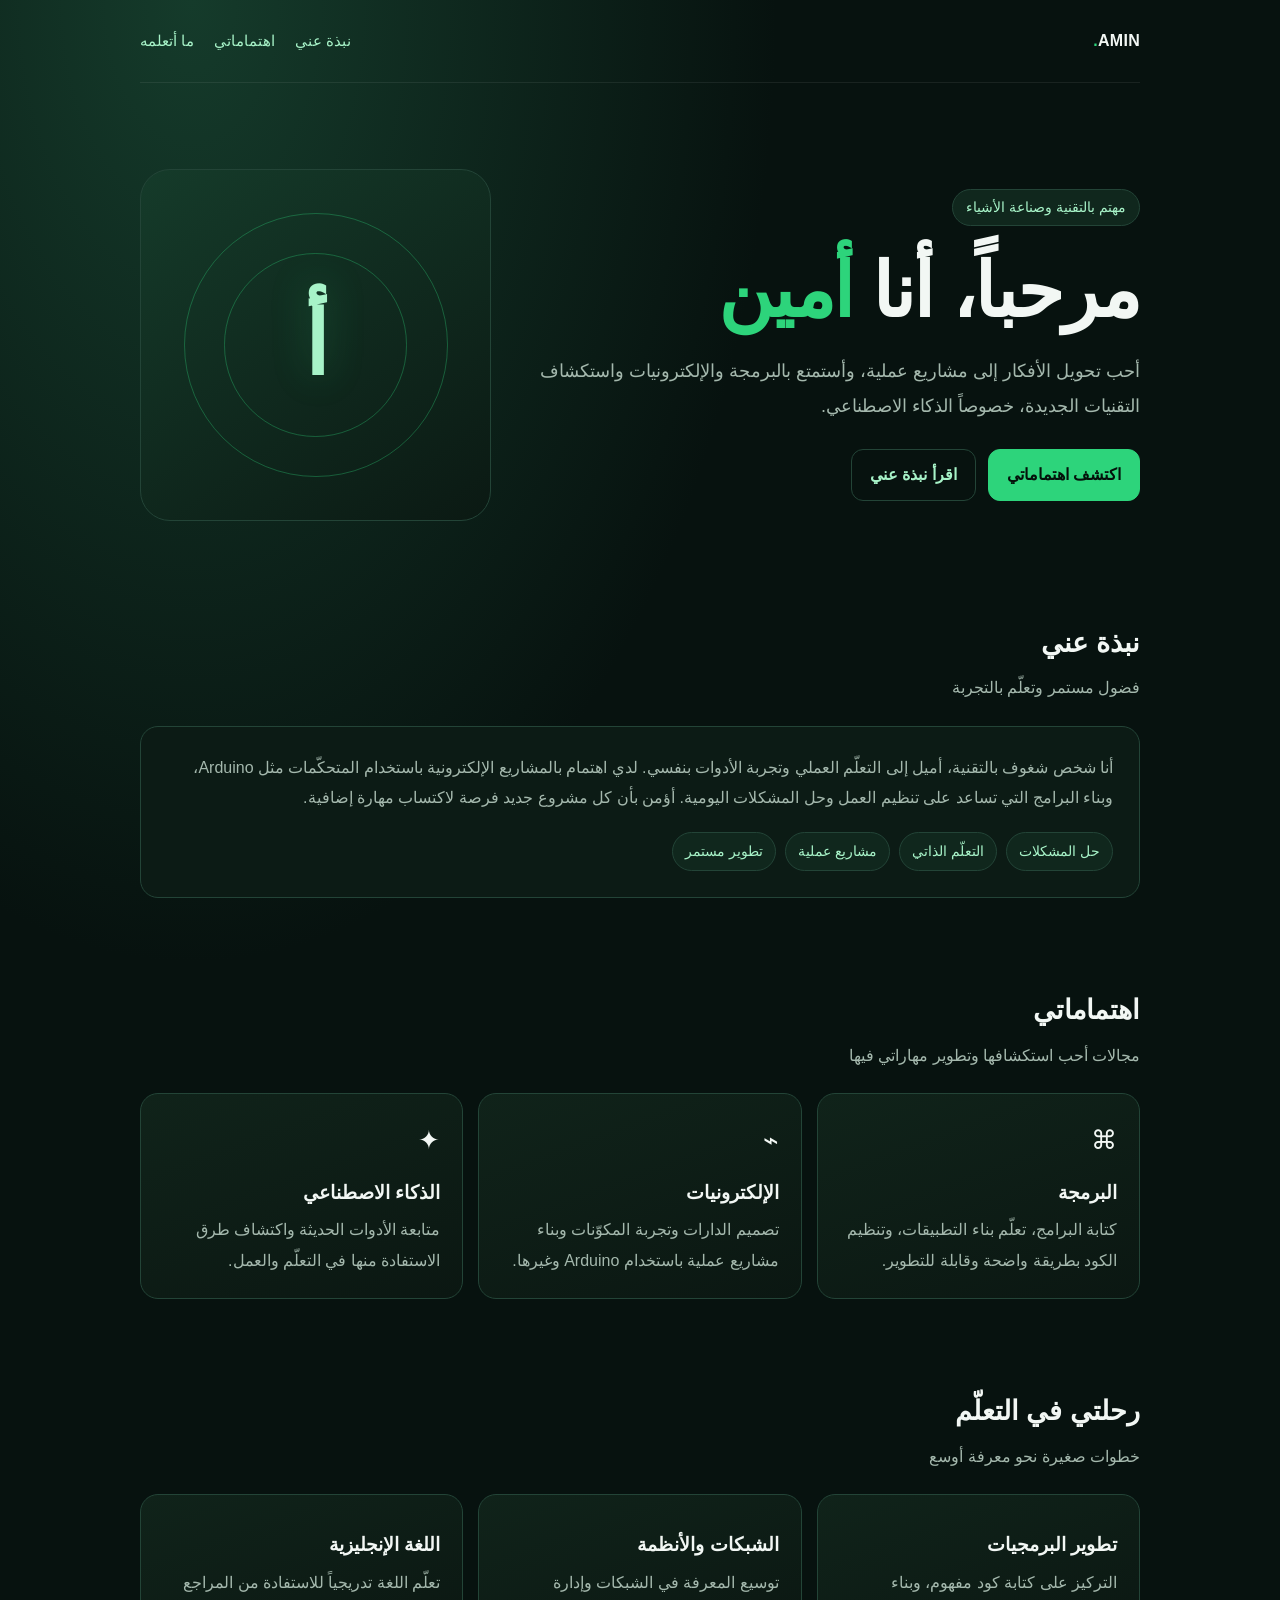
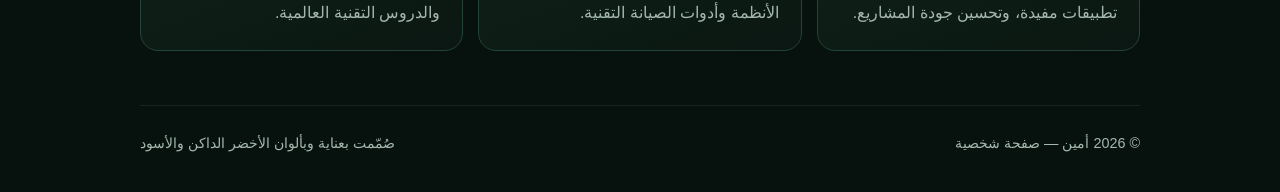
==== index.html @ 6ac2031e "Add files via upload" ====
<!doctype html>
<html lang="ar" dir="rtl">
<head>
  <meta charset="utf-8">
  <meta name="viewport" content="width=device-width, initial-scale=1">
  <meta name="theme-color" content="#07120f">
  <meta name="description" content="الصفحة الشخصية لأمين — البرمجة والإلكترونيات والتقنية والذكاء الاصطناعي.">
  <title>أمين | الصفحة الشخصية</title>
  <style>
    :root{color-scheme:dark;--bg:#07120f;--panel:#0d1c17;--green:#2dd47b;--mint:#a7f3c8;--text:#f2f7f4;--muted:#a4b8ad;--line:#234437}
    *{box-sizing:border-box}
    html{scroll-behavior:smooth}
    body{margin:0;background:radial-gradient(ellipse at 15% 0%,#153b2b 0,transparent 38%),var(--bg);color:var(--text);font-family:Tahoma,Arial,sans-serif;line-height:1.9}
    a{color:var(--mint);text-decoration:none}a:hover{text-decoration:underline}
    .wrap{width:min(1000px,92%);margin:auto}
    header{padding:26px 0;display:flex;justify-content:space-between;align-items:center;gap:16px;border-bottom:1px solid #ffffff12}
    .brand{font-weight:800;letter-spacing:.3px}.brand span{color:var(--green)}
    nav{display:flex;gap:20px;flex-wrap:wrap;font-size:.93rem;color:var(--muted)}
    .hero{padding:86px 0 64px;display:grid;grid-template-columns:1.4fr .8fr;gap:34px;align-items:center}
    .eyebrow{display:inline-block;color:var(--mint);border:1px solid var(--line);background:#10271d;padding:4px 13px;border-radius:999px;font-size:.9rem}
    h1{font-size:clamp(2.5rem,7vw,4.7rem);line-height:1.2;margin:20px 0 16px;letter-spacing:-1.5px}
    h1 span{color:var(--green)}
    .lead{font-size:1.13rem;color:var(--muted);max-width:620px}
    .actions{display:flex;gap:12px;flex-wrap:wrap;margin-top:26px}
    .btn{display:inline-block;padding:10px 18px;border-radius:12px;border:1px solid var(--line);font-weight:700}
    .btn.primary{background:var(--green);color:#04120b;border-color:var(--green)}
    .orb{aspect-ratio:1;border-radius:30px;background:linear-gradient(145deg,#153b2a,#0b1913);border:1px solid var(--line);display:grid;place-items:center;position:relative;overflow:hidden;min-height:250px}
    .orb:before,.orb:after{content:"";position:absolute;border:1px solid #2dd47b55;border-radius:50%;width:75%;aspect-ratio:1}
    .orb:after{width:52%}
    .monogram{z-index:1;font-size:5.5rem;font-weight:900;color:var(--mint);text-shadow:0 0 38px #2dd47b44}
    section{padding:32px 0 54px}
    .section-head{margin-bottom:22px}
    h2{font-size:1.7rem;margin:0 0 5px}
    .sub{color:var(--muted);margin:0}
    .grid{display:grid;grid-template-columns:repeat(3,1fr);gap:15px}
    .card{padding:22px;background:linear-gradient(160deg,#10231a,#0b1712);border:1px solid var(--line);border-radius:18px}
    .icon{font-size:1.6rem}.card h3{margin:10px 0 5px}.card p{margin:0;color:var(--muted)}
    .about{padding:26px;background:#0c1b15;border:1px solid var(--line);border-radius:18px;color:var(--muted)}
    .tags{display:flex;gap:9px;flex-wrap:wrap;margin-top:18px}
    .tag{font-size:.9rem;border:1px solid var(--line);border-radius:999px;padding:5px 12px;color:var(--mint);background:#10271d}
    footer{border-top:1px solid #ffffff12;padding:24px 0 34px;color:var(--muted);font-size:.9rem;display:flex;justify-content:space-between;gap:12px;flex-wrap:wrap}
    @media(max-width:720px){.hero{grid-template-columns:1fr;padding:55px 0 35px}.orb{min-height:210px;max-width:360px;width:100%;margin:auto}.grid{grid-template-columns:1fr}.hero-copy{text-align:center}.lead{margin-inline:auto}.actions{justify-content:center}header{align-items:flex-start;flex-direction:column}}
    @media(prefers-reduced-motion:reduce){html{scroll-behavior:auto}}
  </style>
</head>
<body>
  <header class="wrap">
    <div class="brand">AMIN<span>.</span></div>
    <nav aria-label="التنقل الرئيسي">
      <a href="#about">نبذة عني</a><a href="#interests">اهتماماتي</a><a href="#goals">ما أتعلمه</a>
    </nav>
  </header>

  <main class="wrap">
    <section class="hero" aria-labelledby="intro-title">
      <div class="hero-copy">
        <span class="eyebrow">مهتم بالتقنية وصناعة الأشياء</span>
        <h1 id="intro-title">مرحباً، أنا <span>أمين</span></h1>
        <p class="lead">أحب تحويل الأفكار إلى مشاريع عملية، وأستمتع بالبرمجة والإلكترونيات واستكشاف التقنيات الجديدة، خصوصاً الذكاء الاصطناعي.</p>
        <div class="actions">
          <a class="btn primary" href="#interests">اكتشف اهتماماتي</a>
          <a class="btn" href="#about">اقرأ نبذة عني</a>
        </div>
      </div>
      <div class="orb" aria-label="حرف الألف بتصميم زخرفي"><div class="monogram">أ</div></div>
    </section>

    <section id="about">
      <div class="section-head"><h2>نبذة عني</h2><p class="sub">فضول مستمر وتعلّم بالتجربة</p></div>
      <div class="about">
        أنا شخص شغوف بالتقنية، أميل إلى التعلّم العملي وتجربة الأدوات بنفسي. لدي اهتمام بالمشاريع الإلكترونية باستخدام المتحكّمات مثل Arduino، وبناء البرامج التي تساعد على تنظيم العمل وحل المشكلات اليومية. أؤمن بأن كل مشروع جديد فرصة لاكتساب مهارة إضافية.
        <div class="tags"><span class="tag">حل المشكلات</span><span class="tag">التعلّم الذاتي</span><span class="tag">مشاريع عملية</span><span class="tag">تطوير مستمر</span></div>
      </div>
    </section>

    <section id="interests">
      <div class="section-head"><h2>اهتماماتي</h2><p class="sub">مجالات أحب استكشافها وتطوير مهاراتي فيها</p></div>
      <div class="grid">
        <article class="card"><div class="icon" aria-hidden="true">⌘</div><h3>البرمجة</h3><p>كتابة البرامج، تعلّم بناء التطبيقات، وتنظيم الكود بطريقة واضحة وقابلة للتطوير.</p></article>
        <article class="card"><div class="icon" aria-hidden="true">⌁</div><h3>الإلكترونيات</h3><p>تصميم الدارات وتجربة المكوّنات وبناء مشاريع عملية باستخدام Arduino وغيرها.</p></article>
        <article class="card"><div class="icon" aria-hidden="true">✦</div><h3>الذكاء الاصطناعي</h3><p>متابعة الأدوات الحديثة واكتشاف طرق الاستفادة منها في التعلّم والعمل.</p></article>
      </div>
    </section>

    <section id="goals">
      <div class="section-head"><h2>رحلتي في التعلّم</h2><p class="sub">خطوات صغيرة نحو معرفة أوسع</p></div>
      <div class="grid">
        <article class="card"><h3>تطوير البرمجيات</h3><p>التركيز على كتابة كود مفهوم، وبناء تطبيقات مفيدة، وتحسين جودة المشاريع.</p></article>
        <article class="card"><h3>الشبكات والأنظمة</h3><p>توسيع المعرفة في الشبكات وإدارة الأنظمة وأدوات الصيانة التقنية.</p></article>
        <article class="card"><h3>اللغة الإنجليزية</h3><p>تعلّم اللغة تدريجياً للاستفادة من المراجع والدروس التقنية العالمية.</p></article>
      </div>
    </section>
  </main>

  <footer class="wrap">
    <span>© <span id="year"></span> أمين — صفحة شخصية</span>
    <span>صُمّمت بعناية وبألوان الأخضر الداكن والأسود</span>
  </footer>
  <script>document.getElementById('year').textContent = new Date().getFullYear();</script>
</body>
</html>
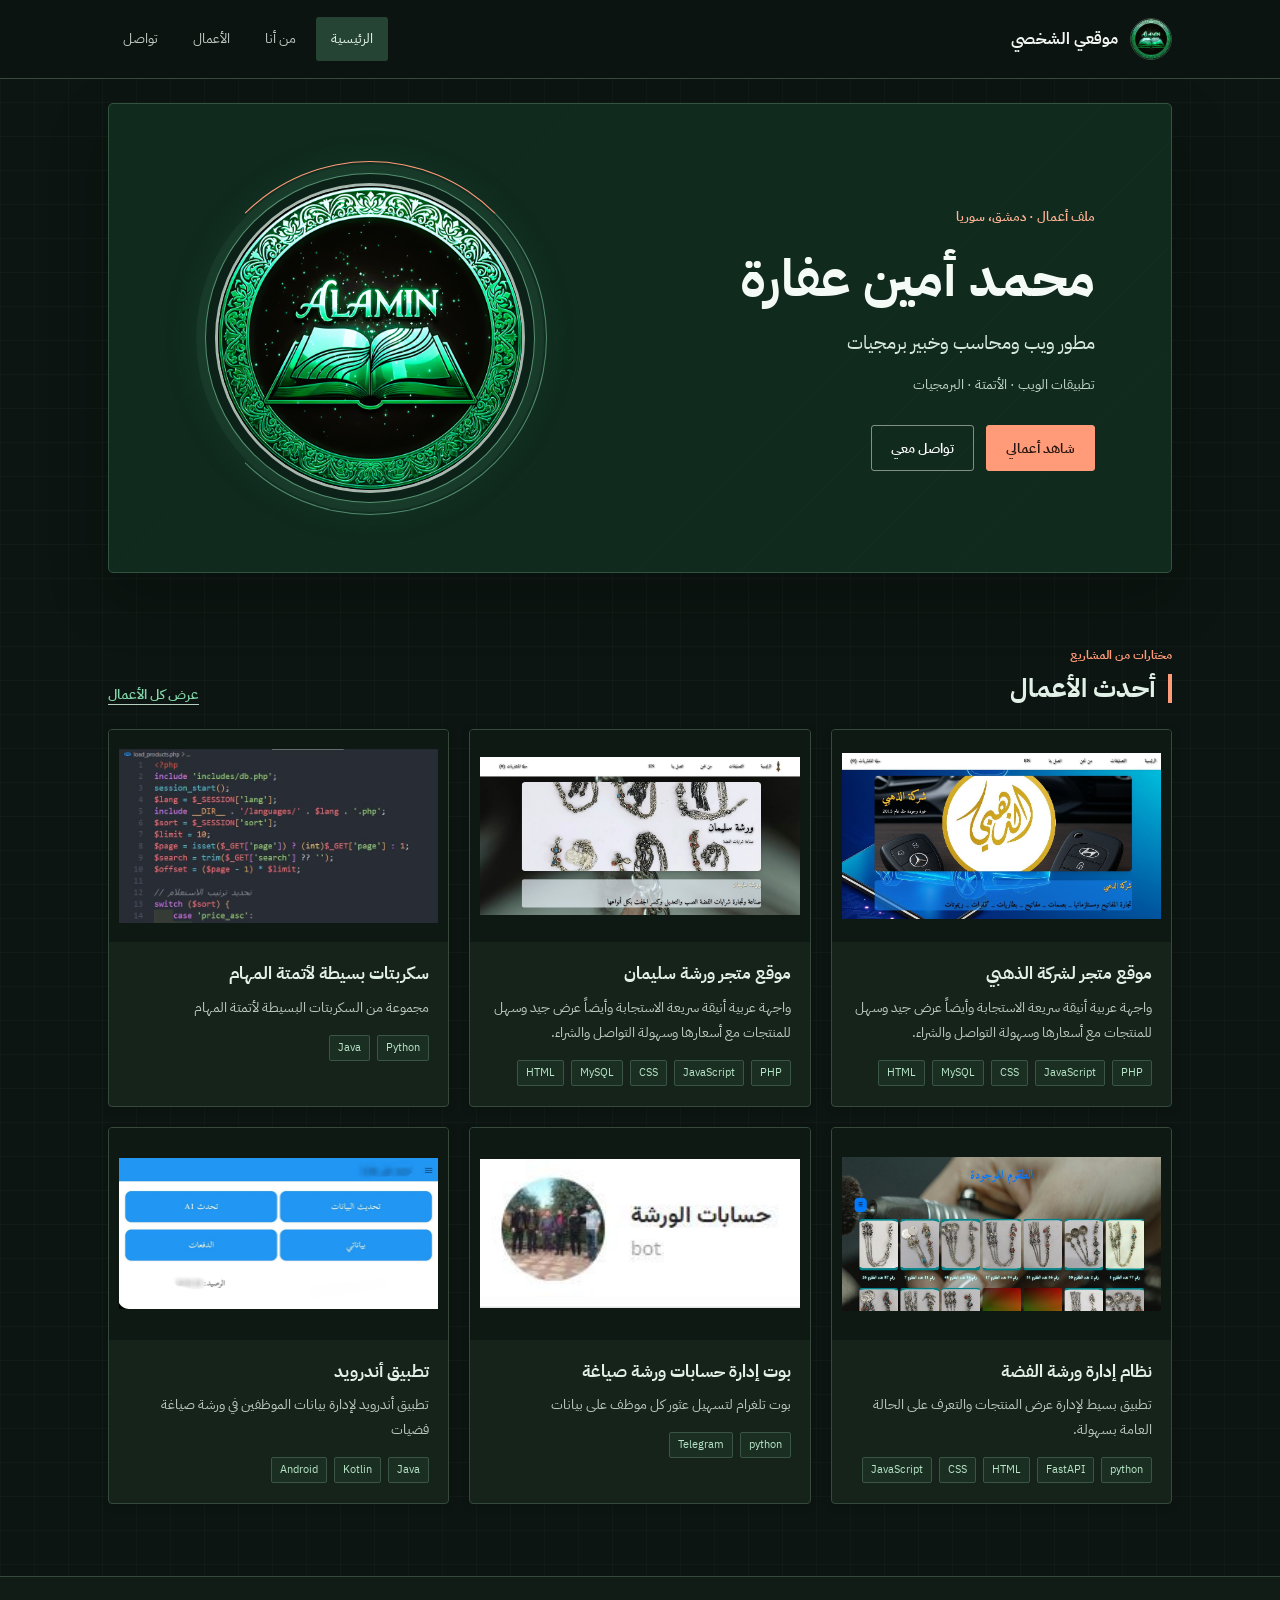
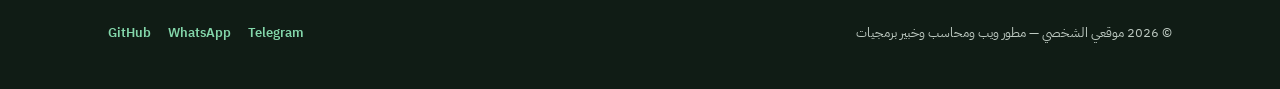
==== commit 91e9491c: "Initial commit" ====
--- a/index.html
+++ b/index.html
@@ -1,101 +1,85 @@
 <!doctype html>
 <html lang="ar" dir="rtl">
 <head>
-  <meta charset="utf-8">
-  <meta name="viewport" content="width=device-width, initial-scale=1">
-  <meta name="theme-color" content="#07120f">
-  <meta name="description" content="الصفحة الشخصية لأمين — البرمجة والإلكترونيات والتقنية والذكاء الاصطناعي.">
-  <title>أمين | الصفحة الشخصية</title>
-  <style>
-    :root{color-scheme:dark;--bg:#07120f;--panel:#0d1c17;--green:#2dd47b;--mint:#a7f3c8;--text:#f2f7f4;--muted:#a4b8ad;--line:#234437}
-    *{box-sizing:border-box}
-    html{scroll-behavior:smooth}
-    body{margin:0;background:radial-gradient(ellipse at 15% 0%,#153b2b 0,transparent 38%),var(--bg);color:var(--text);font-family:Tahoma,Arial,sans-serif;line-height:1.9}
-    a{color:var(--mint);text-decoration:none}a:hover{text-decoration:underline}
-    .wrap{width:min(1000px,92%);margin:auto}
-    header{padding:26px 0;display:flex;justify-content:space-between;align-items:center;gap:16px;border-bottom:1px solid #ffffff12}
-    .brand{font-weight:800;letter-spacing:.3px}.brand span{color:var(--green)}
-    nav{display:flex;gap:20px;flex-wrap:wrap;font-size:.93rem;color:var(--muted)}
-    .hero{padding:86px 0 64px;display:grid;grid-template-columns:1.4fr .8fr;gap:34px;align-items:center}
-    .eyebrow{display:inline-block;color:var(--mint);border:1px solid var(--line);background:#10271d;padding:4px 13px;border-radius:999px;font-size:.9rem}
-    h1{font-size:clamp(2.5rem,7vw,4.7rem);line-height:1.2;margin:20px 0 16px;letter-spacing:-1.5px}
-    h1 span{color:var(--green)}
-    .lead{font-size:1.13rem;color:var(--muted);max-width:620px}
-    .actions{display:flex;gap:12px;flex-wrap:wrap;margin-top:26px}
-    .btn{display:inline-block;padding:10px 18px;border-radius:12px;border:1px solid var(--line);font-weight:700}
-    .btn.primary{background:var(--green);color:#04120b;border-color:var(--green)}
-    .orb{aspect-ratio:1;border-radius:30px;background:linear-gradient(145deg,#153b2a,#0b1913);border:1px solid var(--line);display:grid;place-items:center;position:relative;overflow:hidden;min-height:250px}
-    .orb:before,.orb:after{content:"";position:absolute;border:1px solid #2dd47b55;border-radius:50%;width:75%;aspect-ratio:1}
-    .orb:after{width:52%}
-    .monogram{z-index:1;font-size:5.5rem;font-weight:900;color:var(--mint);text-shadow:0 0 38px #2dd47b44}
-    section{padding:32px 0 54px}
-    .section-head{margin-bottom:22px}
-    h2{font-size:1.7rem;margin:0 0 5px}
-    .sub{color:var(--muted);margin:0}
-    .grid{display:grid;grid-template-columns:repeat(3,1fr);gap:15px}
-    .card{padding:22px;background:linear-gradient(160deg,#10231a,#0b1712);border:1px solid var(--line);border-radius:18px}
-    .icon{font-size:1.6rem}.card h3{margin:10px 0 5px}.card p{margin:0;color:var(--muted)}
-    .about{padding:26px;background:#0c1b15;border:1px solid var(--line);border-radius:18px;color:var(--muted)}
-    .tags{display:flex;gap:9px;flex-wrap:wrap;margin-top:18px}
-    .tag{font-size:.9rem;border:1px solid var(--line);border-radius:999px;padding:5px 12px;color:var(--mint);background:#10271d}
-    footer{border-top:1px solid #ffffff12;padding:24px 0 34px;color:var(--muted);font-size:.9rem;display:flex;justify-content:space-between;gap:12px;flex-wrap:wrap}
-    @media(max-width:720px){.hero{grid-template-columns:1fr;padding:55px 0 35px}.orb{min-height:210px;max-width:360px;width:100%;margin:auto}.grid{grid-template-columns:1fr}.hero-copy{text-align:center}.lead{margin-inline:auto}.actions{justify-content:center}header{align-items:flex-start;flex-direction:column}}
-    @media(prefers-reduced-motion:reduce){html{scroll-behavior:auto}}
-  </style>
+    <meta charset="utf-8">
+    <meta name="viewport" content="width=device-width, initial-scale=1">
+    <title>الرئيسية - موقعي الشخصي</title>
+    <meta name="description" content="مطور ويب ومحاسب وخبير برمجيات">
+    <link rel="canonical" href="https://alamin-sy.github.io/">
+    <meta property="og:locale" content="ar_AR">
+    <meta property="og:type" content="website">
+    <meta property="og:site_name" content="موقعي الشخصي">
+    <meta property="og:title" content="محمد أمين عفارة | مطور ويب">
+    <meta property="og:description" content="ملف أعمال محمد أمين عفارة في تطوير الويب والأتمتة والبرمجيات.">
+    <meta property="og:url" content="https://alamin-sy.github.io/">
+    <meta property="og:image" content="https://alamin-sy.github.io/assets/img/profile1.jpg">
+    <meta property="og:image:alt" content="شعار موقع محمد أمين عفارة">
+    <meta name="twitter:card" content="summary_large_image">
+    <meta name="twitter:title" content="محمد أمين عفارة | مطور ويب">
+    <meta name="twitter:description" content="ملف أعمال محمد أمين عفارة في تطوير الويب والأتمتة والبرمجيات.">
+    <meta name="twitter:image" content="https://alamin-sy.github.io/assets/img/profile1.jpg">
+    <link rel="preconnect" href="https://fonts.googleapis.com">
+    <link rel="preconnect" href="https://fonts.gstatic.com" crossorigin>
+    <link href="https://fonts.googleapis.com/css2?family=DM+Sans:wght@400;500;600;700&family=IBM+Plex+Sans+Arabic:wght@400;500;600;700&display=swap" rel="stylesheet">
+    <link rel="stylesheet" href="assets/css/styles.css">
+    <link rel="icon" href="assets/img/avatar.svg">
+    <script src="assets/js/main.js" defer></script>
 </head>
 <body>
-  <header class="wrap">
-    <div class="brand">AMIN<span>.</span></div>
-    <nav aria-label="التنقل الرئيسي">
-      <a href="#about">نبذة عني</a><a href="#interests">اهتماماتي</a><a href="#goals">ما أتعلمه</a>
-    </nav>
-  </header>
-
-  <main class="wrap">
-    <section class="hero" aria-labelledby="intro-title">
-      <div class="hero-copy">
-        <span class="eyebrow">مهتم بالتقنية وصناعة الأشياء</span>
-        <h1 id="intro-title">مرحباً، أنا <span>أمين</span></h1>
-        <p class="lead">أحب تحويل الأفكار إلى مشاريع عملية، وأستمتع بالبرمجة والإلكترونيات واستكشاف التقنيات الجديدة، خصوصاً الذكاء الاصطناعي.</p>
-        <div class="actions">
-          <a class="btn primary" href="#interests">اكتشف اهتماماتي</a>
-          <a class="btn" href="#about">اقرأ نبذة عني</a>
+<header class="site-header">
+    <div class="container header-inner">
+        <a class="brand" href="index.html">
+            <img src="assets/img/profile1.jpg" alt="" class="brand-logo">
+            <span class="brand-name">موقعي الشخصي</span>
+        </a>
+        <nav class="nav" id="nav" aria-label="التنقل الرئيسي">
+            <a class="active" href="index.html" aria-current="page">الرئيسية</a>
+            <a href="about.html">من أنا</a>
+            <a href="portfolio.html">الأعمال</a>
+            <a href="contact.html">تواصل</a>
+        </nav>
+        <button class="nav-toggle" id="navToggle" type="button" aria-label="فتح أو إغلاق القائمة" aria-expanded="false">☰</button>
+    </div>
+</header>
+<main class="container">
+    <section class="hero">
+        <div class="hero-text">
+            <p class="eyebrow">ملف أعمال · دمشق، سوريا</p>
+            <h1>محمد أمين عفارة</h1>
+            <p class="tagline">مطور ويب ومحاسب وخبير برمجيات</p>
+            <div class="meta"><span>تطبيقات الويب · الأتمتة · البرمجيات</span></div>
+            <div class="cta">
+                <a class="btn primary" href="portfolio.html">شاهد أعمالي</a>
+                <a class="btn" href="contact.html">تواصل معي</a>
+            </div>
         </div>
-      </div>
-      <div class="orb" aria-label="حرف الألف بتصميم زخرفي"><div class="monogram">أ</div></div>
+        <div class="hero-art">
+            <img src="assets/img/profile.jpg" alt="صورة محمد أمين عفارة">
+        </div>
     </section>
 
-    <section id="about">
-      <div class="section-head"><h2>نبذة عني</h2><p class="sub">فضول مستمر وتعلّم بالتجربة</p></div>
-      <div class="about">
-        أنا شخص شغوف بالتقنية، أميل إلى التعلّم العملي وتجربة الأدوات بنفسي. لدي اهتمام بالمشاريع الإلكترونية باستخدام المتحكّمات مثل Arduino، وبناء البرامج التي تساعد على تنظيم العمل وحل المشكلات اليومية. أؤمن بأن كل مشروع جديد فرصة لاكتساب مهارة إضافية.
-        <div class="tags"><span class="tag">حل المشكلات</span><span class="tag">التعلّم الذاتي</span><span class="tag">مشاريع عملية</span><span class="tag">تطوير مستمر</span></div>
-      </div>
+    <section>
+        <div class="section-heading">
+            <div>
+                <p class="section-kicker">مختارات من المشاريع</p>
+                <h2 class="section-title">أحدث الأعمال</h2>
+            </div>
+            <a class="text-link" href="portfolio.html">عرض كل الأعمال</a>
+        </div>
+        <div class="grid" id="latestProjects" data-project-list="latest" aria-live="polite">
+            <p>جار تحميل الأعمال...</p>
+        </div>
     </section>
-
-    <section id="interests">
-      <div class="section-head"><h2>اهتماماتي</h2><p class="sub">مجالات أحب استكشافها وتطوير مهاراتي فيها</p></div>
-      <div class="grid">
-        <article class="card"><div class="icon" aria-hidden="true">⌘</div><h3>البرمجة</h3><p>كتابة البرامج، تعلّم بناء التطبيقات، وتنظيم الكود بطريقة واضحة وقابلة للتطوير.</p></article>
-        <article class="card"><div class="icon" aria-hidden="true">⌁</div><h3>الإلكترونيات</h3><p>تصميم الدارات وتجربة المكوّنات وبناء مشاريع عملية باستخدام Arduino وغيرها.</p></article>
-        <article class="card"><div class="icon" aria-hidden="true">✦</div><h3>الذكاء الاصطناعي</h3><p>متابعة الأدوات الحديثة واكتشاف طرق الاستفادة منها في التعلّم والعمل.</p></article>
-      </div>
-    </section>
-
-    <section id="goals">
-      <div class="section-head"><h2>رحلتي في التعلّم</h2><p class="sub">خطوات صغيرة نحو معرفة أوسع</p></div>
-      <div class="grid">
-        <article class="card"><h3>تطوير البرمجيات</h3><p>التركيز على كتابة كود مفهوم، وبناء تطبيقات مفيدة، وتحسين جودة المشاريع.</p></article>
-        <article class="card"><h3>الشبكات والأنظمة</h3><p>توسيع المعرفة في الشبكات وإدارة الأنظمة وأدوات الصيانة التقنية.</p></article>
-        <article class="card"><h3>اللغة الإنجليزية</h3><p>تعلّم اللغة تدريجياً للاستفادة من المراجع والدروس التقنية العالمية.</p></article>
-      </div>
-    </section>
-  </main>
-
-  <footer class="wrap">
-    <span>© <span id="year"></span> أمين — صفحة شخصية</span>
-    <span>صُمّمت بعناية وبألوان الأخضر الداكن والأسود</span>
-  </footer>
-  <script>document.getElementById('year').textContent = new Date().getFullYear();</script>
+</main>
+<footer class="site-footer">
+    <div class="container">
+        <p>© <span class="current-year"></span> موقعي الشخصي — مطور ويب ومحاسب وخبير برمجيات</p>
+        <div class="social">
+            <a href="https://t.me/alamin_a" target="_blank" rel="noopener noreferrer">Telegram</a>
+            <a href="https://wa.me/963995647608" target="_blank" rel="noopener noreferrer">WhatsApp</a>
+            <a href="https://github.com/alaminmhmd123" target="_blank" rel="noopener noreferrer">GitHub</a>
+        </div>
+    </div>
+</footer>
 </body>
-</html>
+</html>
--- a/assets/css/styles.css
+++ b/assets/css/styles.css
@@ -0,0 +1,178 @@
+
+@import url('https://fonts.googleapis.com/css2?family=DM+Sans:wght@400;500;600;700&family=IBM+Plex+Sans+Arabic:wght@400;500;600;700&display=swap');
+
+    :root {
+        color-scheme: dark;
+        --paper: #0c1511;
+        --surface: #15231b;
+        --ink: #f2f6f2;
+        --muted: #bdc9c1;
+        --forest: #83d6aa;
+        --forest-deep: #e2f1e7;
+        --mint: #264433;
+        --coral: #ff9b78;
+        --line: #354a3c;
+        --shadow: 0 14px 36px rgba(0, 0, 0, .3);
+    }
+
+    * { box-sizing: border-box; }
+    html { scroll-behavior: smooth; font-family: "IBM Plex Sans Arabic", "DM Sans", "Noto Sans Arabic", sans-serif; }
+    body { margin: 0; background: var(--paper); color: var(--ink); line-height: 1.8; }
+    img { display: block; max-width: 100%; }
+    a { color: inherit; text-decoration: none; }
+    a:focus-visible, button:focus-visible, input:focus-visible, textarea:focus-visible { outline: 3px solid var(--coral); outline-offset: 3px; }
+    ::selection { color: #fff; background: var(--forest); }
+
+    .container { width: min(1120px, 100%); margin-inline: auto; padding: 0 28px; }
+    .site-header { position: sticky; top: 0; z-index: 10; background: rgba(245, 246, 241, .94); border-bottom: 1px solid var(--line); backdrop-filter: blur(14px); }
+    .header-inner { min-height: 78px; display: flex; align-items: center; justify-content: space-between; gap: 24px; }
+    .brand { display: inline-flex; align-items: center; gap: 12px; font-weight: 700; }
+    .brand-logo { width: 42px; height: 42px; border: 1px solid var(--line); border-radius: 50%; object-fit: cover; }
+    .brand-name { font-size: 16px; }
+    .nav { display: flex; align-items: center; gap: 5px; }
+    .nav a { padding: 9px 15px; border-radius: 3px; color: var(--muted); font-size: 14px; transition: color .2s ease, background .2s ease; }
+    .nav a.active, .nav a:hover { color: var(--forest); background: var(--mint); }
+    .nav-toggle { display: none; width: 42px; height: 42px; border: 1px solid var(--line); border-radius: 3px; background: var(--surface); color: var(--forest); font-size: 20px; cursor: pointer; }
+
+    .hero { position: relative; display: grid; grid-template-columns: 1fr minmax(260px, 370px); align-items: center; gap: 64px; min-height: 470px; margin: 24px 0 72px; padding: 48px clamp(28px, 6vw, 76px); overflow: hidden; border: 1px solid #315441; border-radius: 5px; background: #102a1e; color: #f6faf6; box-shadow: 0 24px 60px rgba(0, 0, 0, .22); }
+    .hero::after { position: absolute; inset: 0; content: ""; opacity: .09; pointer-events: none; background: repeating-linear-gradient(135deg, transparent 0 36px, rgba(255,255,255,.12) 37px, transparent 38px 74px); }
+    .hero-text, .hero-art { position: relative; z-index: 1; }
+    .hero-text h1 { max-width: 620px; margin: 0 0 12px; color: #f4faf5; font-size: 52px; line-height: 1.35; }
+    .tagline { margin: 0 0 12px; color: #d7e8dd; font-size: 19px; }
+    .meta { margin-bottom: 28px; color: #c0d4c8; font-size: 14px; }
+    .hero-art { position: relative; isolation: isolate; justify-self: center; width: min(100%, 330px); aspect-ratio: 1; padding: 9px; overflow: visible; border: 1px solid rgba(131,214,170,.62); border-radius: 50%; background: rgba(0,0,0,.2); box-shadow: 0 0 0 9px rgba(131,214,170,.06), 0 0 42px rgba(42,143,89,.18); }
+    .hero-art::before { position: absolute; z-index: -1; inset: -13px; border: 1px solid rgba(131,214,170,.55); border-top-color: var(--coral); border-inline-end-color: transparent; border-radius: 50%; content: ""; animation: portrait-ring 20s linear infinite; }
+    .hero-art img { width: 100%; height: 100%; object-fit: contain; border: 3px solid rgba(222,241,229,.75); border-radius: 50%; background: #050706; animation: portrait-float 6s ease-in-out infinite; }
+    @keyframes portrait-ring { to { transform: rotate(360deg); } }
+    @keyframes portrait-float { 0%, 100% { transform: translateY(0); } 50% { transform: translateY(-7px); } }
+    .cta { display: flex; flex-wrap: wrap; gap: 12px; }
+    .btn { display: inline-flex; min-height: 46px; align-items: center; justify-content: center; padding: 9px 19px; border: 1px solid rgba(255,255,255,.48); border-radius: 3px; background: transparent; color: #fff; font: inherit; font-size: 14px; font-weight: 600; cursor: pointer; transition: transform .2s ease, background .2s ease, color .2s ease; }
+    .btn:hover { transform: translateY(-2px); background: rgba(255,255,255,.1); }
+    .btn.primary { border-color: var(--coral); background: var(--coral); color: #fff; }
+    .btn.primary:hover { border-color: #c76449; background: #c76449; }
+
+    main > section { margin-block: 0 72px; }
+    .eyebrow { margin: 0 0 16px; color: #ffb294; font-size: 13px; font-weight: 600; }
+    .section-heading { display: flex; align-items: end; justify-content: space-between; gap: 20px; margin-bottom: 22px; }
+    .section-kicker { margin: 0 0 3px; color: var(--coral); font-size: 12px; font-weight: 700; }
+    .section-title { position: relative; margin: 0 0 24px; padding-inline-start: 16px; color: var(--forest-deep); font-size: 27px; line-height: 1.45; }
+    .section-title::before { position: absolute; top: .18em; bottom: .18em; inset-inline-start: 0; width: 4px; background: var(--coral); content: ""; }
+    .section-heading .section-title { margin-bottom: 0; }
+    .text-link { color: var(--forest); font-size: 14px; font-weight: 600; text-decoration: underline; text-decoration-color: #b7cfc0; text-underline-offset: 5px; }
+    .text-link:hover { color: var(--coral); }
+    .grid { display: grid; grid-template-columns: repeat(3, minmax(0, 1fr)); gap: 20px; }
+    .card { display: flex; min-width: 0; flex-direction: column; overflow: hidden; border: 1px solid var(--line); border-radius: 4px; background: var(--surface); box-shadow: 0 2px 8px rgba(25,53,41,.035); transition: transform .22s ease, box-shadow .22s ease, border-color .22s ease; }
+    .card:hover { transform: translateY(-4px); border-color: #b7cfc0; box-shadow: var(--shadow); }
+    .card img { width: 100%; aspect-ratio: 16 / 10; object-fit: cover; background: var(--mint); }
+    .card-body { display: flex; flex: 1; flex-direction: column; align-items: flex-start; padding: 18px 19px 20px; }
+    .card h3 { margin: 0 0 7px; color: var(--forest-deep); font-size: 17px; line-height: 1.6; }
+    .card p { margin: 0; color: var(--muted); font-size: 14px; line-height: 1.8; }
+    .tags { display: flex; flex-wrap: wrap; gap: 7px; margin-top: 15px; }
+    .tag { padding: 2px 8px; border: 1px solid #d5e4d9; border-radius: 2px; background: #f3f8f4; color: var(--forest); font-size: 11px; line-height: 1.8; }
+
+    .input { width: 100%; min-height: 48px; padding: 11px 14px; border: 1px solid #cbd6ce; border-radius: 3px; background: var(--surface); color: var(--ink); font: inherit; font-size: 14px; }
+    .input::placeholder { color: #87958d; }
+    .input:focus { border-color: var(--forest); outline: 2px solid rgba(22,75,58,.12); }
+    textarea.input { min-height: 150px; resize: vertical; }
+    .visually-hidden { position: absolute; width: 1px; height: 1px; padding: 0; margin: -1px; overflow: hidden; clip: rect(0, 0, 0, 0); white-space: nowrap; border: 0; }
+    .form { display: grid; max-width: 660px; gap: 17px; margin-top: 28px; }
+    .form label { display: grid; gap: 6px; color: var(--forest-deep); font-size: 14px; font-weight: 600; }
+    .form .btn { justify-self: start; }
+    #contactStatus { color: var(--muted); font-size: 14px; }
+
+    .prose { max-width: 820px; padding-block: 38px 24px; }
+    .prose h1 { margin: 0 0 17px; color: var(--forest-deep); font-size: 34px; line-height: 1.4; }
+    .prose h2 { margin: 28px 0 12px; color: var(--forest-deep); font-size: 21px; }
+    .prose > p { max-width: 68ch; color: var(--muted); }
+    .prose a:not(.btn) { color: var(--forest); text-decoration: underline; text-decoration-color: #b7cfc0; text-underline-offset: 4px; }
+    .list { display: grid; gap: 0; padding: 0; margin: 24px 0 0; list-style: none; }
+    .list li { padding: 12px 0; border-bottom: 1px solid var(--line); color: var(--muted); }
+    .list strong { display: inline-block; min-width: 145px; color: var(--forest-deep); }
+    #projectDetails > img { width: 100%; max-width: 740px; margin: 12px 0; border: 1px solid var(--line); background: var(--surface); object-fit: contain; }
+    #projectDetails > .tags { margin-bottom: 24px; }
+    .project-gallery { display: grid; grid-template-columns: repeat(2, minmax(0, 1fr)); gap: 14px; margin: 24px 0; }
+    .project-gallery img { width: 100%; max-height: 620px; aspect-ratio: 4 / 3; border: 1px solid var(--line); background: var(--surface); object-fit: contain; }
+
+    .site-footer { margin-top: 44px; border-top: 1px solid #d5ded6; background: #e9eee8; }
+    .site-footer .container { display: flex; min-height: 112px; align-items: center; justify-content: space-between; gap: 18px; padding-block: 20px; }
+    .site-footer p { margin: 0; color: var(--muted); font-size: 13px; }
+    .social { display: flex; flex-wrap: wrap; gap: 17px; color: var(--forest); font-size: 13px; font-weight: 600; }
+    .social a:hover { color: var(--coral); }
+    code { padding: 2px 6px; border: 1px solid var(--line); border-radius: 2px; background: var(--surface); color: var(--forest); }
+
+    @media (max-width: 900px) {
+        .hero { grid-template-columns: 1fr minmax(220px, 300px); gap: 34px; min-height: 420px; }
+        .grid { grid-template-columns: repeat(2, minmax(0, 1fr)); }
+    }
+
+    @media (max-width: 680px) {
+        .container { padding-inline: 20px; }
+        .header-inner { min-height: 68px; }
+        .nav { position: absolute; top: calc(100% + 1px); inset-inline: 12px; display: none; flex-direction: column; align-items: stretch; gap: 3px; padding: 10px; border: 1px solid var(--line); background: var(--paper); box-shadow: var(--shadow); }
+        .nav.open { display: flex; }
+        .nav a { padding: 10px 12px; }
+        .nav-toggle { display: inline-grid; place-items: center; }
+        .hero { grid-template-columns: minmax(0, 1fr) clamp(82px, 26vw, 122px); gap: 16px; min-height: 0; margin: 16px 0 54px; padding: 28px 22px; }
+        .hero-text h1 { font-size: 30px; }
+        .hero-art { width: 100%; padding: 5px; }
+        .hero-art::before { inset: -8px; }
+        .hero-art img { border-width: 2px; }
+        .tagline { font-size: 15px; }
+        .meta { margin-bottom: 18px; font-size: 12px; }
+        .section-heading { align-items: flex-start; flex-direction: column; gap: 8px; }
+        main > section { margin-bottom: 54px; }
+        .grid { gap: 14px; }
+        .site-footer .container { align-items: flex-start; flex-direction: column; justify-content: center; }
+    }
+
+    @media (max-width: 460px) {
+        .grid { grid-template-columns: 1fr; }
+        .hero { grid-template-columns: minmax(0, 1fr) clamp(82px, 25vw, 108px); gap: 12px; margin-inline: -20px; padding: 24px 18px; }
+        .hero-text h1 { font-size: 25px; }
+        .eyebrow { margin-bottom: 10px; font-size: 11px; }
+        .tagline { font-size: 14px; }
+        .meta { margin-bottom: 15px; font-size: 11px; }
+        .cta { gap: 8px; }
+        .cta .btn { min-height: 40px; padding: 7px 10px; font-size: 12px; }
+        .section-title { font-size: 23px; }
+        .prose h1 { font-size: 29px; }
+        .list strong { min-width: 0; margin-inline-end: 8px; }
+        .project-gallery { grid-template-columns: 1fr; }
+    }
+
+    @media (prefers-reduced-motion: reduce) {
+        *, *::before, *::after { scroll-behavior: auto !important; transition-duration: .01ms !important; animation-duration: .01ms !important; animation-iteration-count: 1 !important; }
+    }
+    .section-title{font-size:26px}
+
+    body {
+        background-color: var(--paper);
+        background-image: linear-gradient(rgba(222, 241, 229, .025) 1px, transparent 1px), linear-gradient(90deg, rgba(222, 241, 229, .025) 1px, transparent 1px);
+        background-size: 34px 34px;
+    }
+    .site-header { background: rgba(12, 21, 17, .94); }
+    .nav a.active, .nav a:hover { color: var(--forest-deep); }
+    .nav-toggle { background: var(--surface); }
+    .btn.primary { color: #28150f; }
+    .btn.primary:hover { color: #28150f; }
+    .section-title { color: var(--forest-deep); }
+    .card { border-color: var(--line); background: var(--surface); box-shadow: 0 2px 8px rgba(0, 0, 0, .14); }
+    .card:hover { border-color: #52745f; }
+    .card img { object-fit: contain; padding: 10px; background: #0e1913; }
+    .card h3 { color: var(--forest-deep); }
+    .tag { border-color: #3a5543; background: #1a2e22; color: #b7e5c7; }
+    .input { border-color: #526357; background: #121e17; color: #f2f6f2; }
+    .input::placeholder { color: #a9b8ad; }
+    .input:focus { border-color: var(--forest); outline-color: rgba(131, 214, 170, .24); }
+    .form { border-color: var(--line); background: rgba(21, 35, 27, .88); }
+    .form label { color: var(--forest-deep); }
+    .prose h1, .prose h2, .list strong { color: var(--forest-deep); }
+    .prose > p, .list li { color: var(--muted); }
+    .site-footer { border-color: var(--line); background: #101c15; }
+    .site-footer p { color: var(--muted); }
+    .project-gallery img, #projectDetails > img { border-color: var(--line); background: #101a14; }
+    .nav { background: transparent; }
+
+    @media (max-width: 680px) {
+        .nav { background: var(--surface); }
+    }
